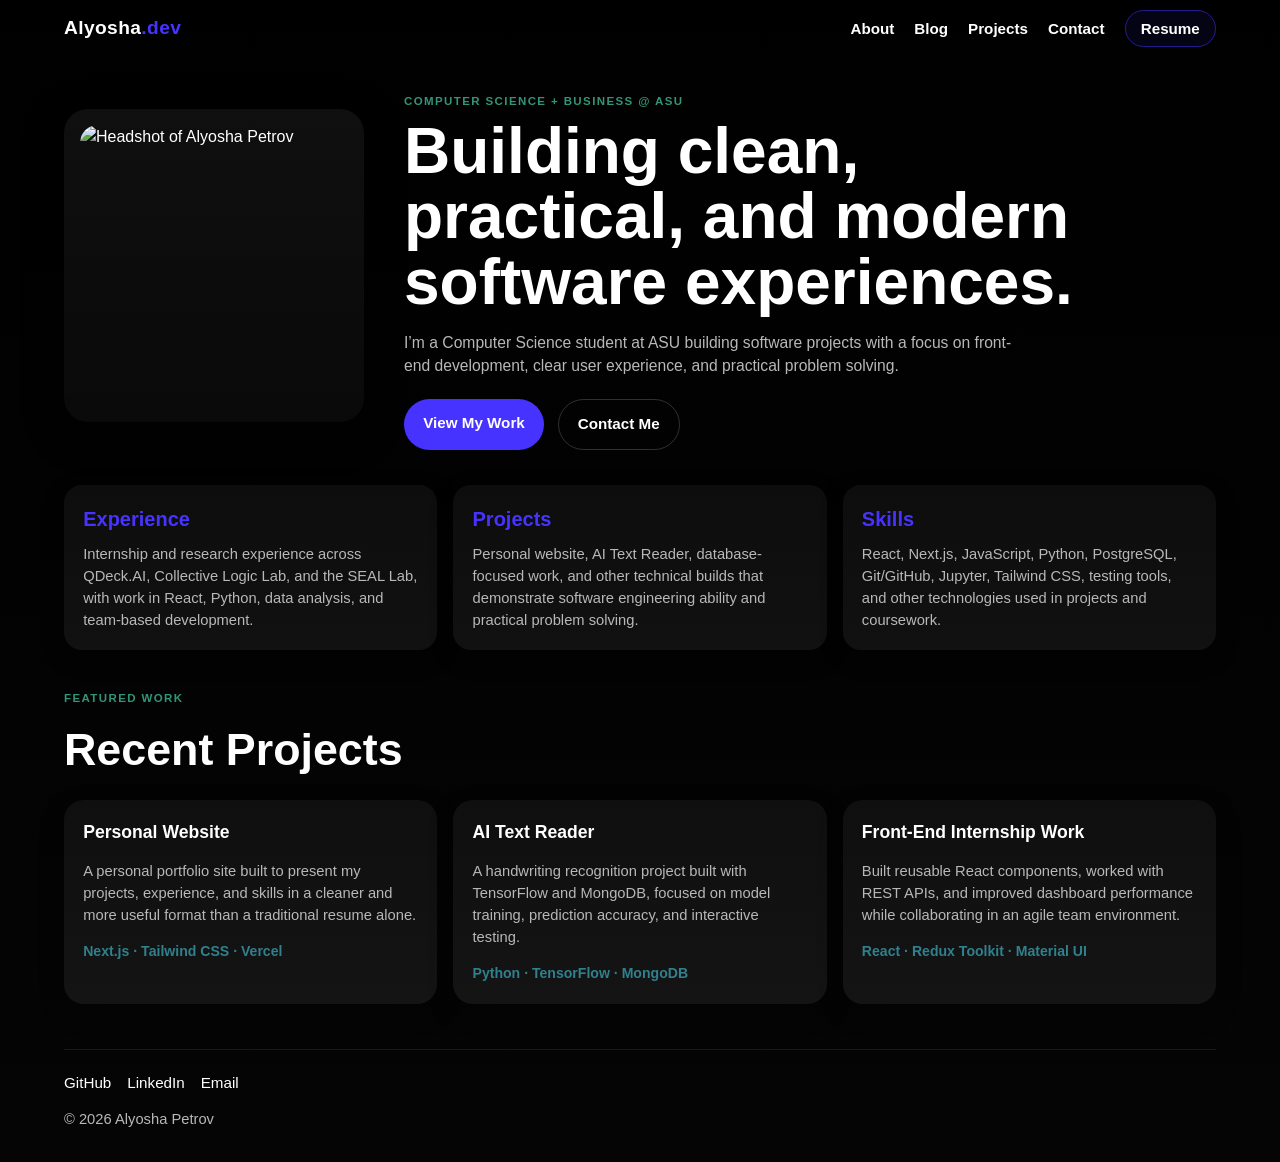
==== index.html @ d22fa789 "First Part of Project Push" ====
<!DOCTYPE html>
<html lang="en">
<head>
  <meta charset="UTF-8">
  <meta name="viewport" content="width=device-width, initial-scale=1.0">
  <title>Alyosha Petrov | Portfolio</title>
  <link rel="stylesheet" href="style.css">
</head>
<body>
  <header class="site-header">
    <div class="logo">Alyosha<span>.dev</span></div>

    <nav class="site-nav">
      <ul>
        <li><a href="about.html">About</a></li>
        <li><a href="blog.html">Blog</a></li>
        <li><a href="projects.html">Projects</a></li>
        <li><a href="contact.html">Contact</a></li>
        <li><a class="resume-btn" href="resume.html">Resume</a></li>
      </ul>
    </nav>
  </header>

  <main>
    <section class="hero">
      <div class="hero-image">
        <img src="IMG_1624.jpg" alt="Headshot of Alyosha Petrov">
      </div>

      <div class="hero-text">
        <p class="eyebrow">Computer Science + Business @ ASU</p>
        <h1>Building clean, practical, and modern software experiences.</h1>
        <p class="hero-description">
          I’m a Computer Science student at ASU building software projects with a focus
          on front-end development, clear user experience, and practical problem solving.
        </p>

        <div class="hero-buttons">
          <a class="primary-btn" href="projects.html">View My Work</a>
          <a class="secondary-btn" href="contact.html">Contact Me</a>
        </div>
      </div>
    </section>

    <section class="highlights">
      <article class="highlight-card">
        <h2>Experience</h2>
        <p>
          Internship and research experience across QDeck.AI, Collective Logic Lab,
          and the SEAL Lab, with work in React, Python, data analysis, and team-based
          development.
        </p>
      </article>

      <article class="highlight-card">
        <h2>Projects</h2>
        <p>
          Personal website, AI Text Reader, database-focused work, and other technical
          builds that demonstrate software engineering ability and practical problem solving.
        </p>
      </article>

      <article class="highlight-card">
        <h2>Skills</h2>
        <p>
          React, Next.js, JavaScript, Python, PostgreSQL, Git/GitHub, Jupyter,
          Tailwind CSS, testing tools, and other technologies used in projects and coursework.
        </p>
      </article>
    </section>

    <section class="projects-preview">
      <div class="section-heading">
        <p class="eyebrow">Featured Work</p>
        <h2>Recent Projects</h2>
      </div>

      <div class="project-grid">
        <article class="project-card">
          <h3>Personal Website</h3>
          <p>
            A personal portfolio site built to present my projects, experience, and
            skills in a cleaner and more useful format than a traditional resume alone.
          </p>
          <span>Next.js · Tailwind CSS · Vercel</span>
        </article>

        <article class="project-card">
          <h3>AI Text Reader</h3>
          <p>
            A handwriting recognition project built with TensorFlow and MongoDB,
            focused on model training, prediction accuracy, and interactive testing.
          </p>
          <span>Python · TensorFlow · MongoDB</span>
        </article>

        <article class="project-card">
          <h3>Front-End Internship Work</h3>
          <p>
            Built reusable React components, worked with REST APIs, and improved
            dashboard performance while collaborating in an agile team environment.
          </p>
          <span>React · Redux Toolkit · Material UI</span>
        </article>
      </div>
    </section>
  </main>

  <footer class="site-footer">
    <div class="footer-links">
      <a href="https://github.com/alyoshavp" target="_blank">GitHub</a>
      <a href="https://www.linkedin.com/in/alexey-alyosha-petrov/" target="_blank">LinkedIn</a>
      <a href="contact.html">Email</a>
    </div>
    <p>&copy; 2026 Alyosha Petrov</p>
  </footer>
</body>
</html>
---- style.css ----
:root {
  --text: #ffffff;
  --background: #000000;
  --primary: #4733ff;
  --secondary: #30808d;
  --accent: #329577;
  --panel: #0d0d0d;
  --panel-2: #111111;
  --muted: #b8b8b8;
}

* {
  box-sizing: border-box;
}

html {
  scroll-behavior: smooth;
}

body {
  margin: 0;
  background: linear-gradient(180deg, #000000 0%, #050505 100%);
  color: var(--text);
  font-family: Arial, Helvetica, sans-serif;
  line-height: 1.5;
}

img {
  max-width: 100%;
  display: block;
}

.site-header {
  width: 90%;
  max-width: 1200px;
  margin: 0 auto;
  padding: 0.9rem 0;
  display: flex;
  justify-content: space-between;
  align-items: center;
}

.logo {
  font-size: 1.2rem;
  font-weight: 700;
  letter-spacing: 0.02em;
}

.logo span {
  color: var(--primary);
}

.site-nav ul {
  list-style: none;
  display: flex;
  gap: 1.25rem;
  align-items: center;
  margin: 0;
  padding: 0;
}

.site-nav a {
  text-decoration: none;
  color: var(--text);
  font-weight: 600;
  transition: color 0.2s ease;
  font-size: 0.95rem;
}

.site-nav a:hover {
  color: var(--primary);
}

.resume-btn {
  padding: 0.55rem 0.95rem;
  border: 1px solid rgba(71, 51, 255, 0.5);
  border-radius: 999px;
  background: rgba(71, 51, 255, 0.08);
}

main {
  width: 90%;
  max-width: 1200px;
  margin: 0 auto;
}

.hero {
  display: grid;
  grid-template-columns: 300px 1fr;
  gap: 2.5rem;
  align-items: center;
  padding: 1.5rem 0 2.2rem;
}

.hero-image {
  background: linear-gradient(180deg, rgba(255, 255, 255, 0.06), rgba(255, 255, 255, 0.03));
  border-radius: 24px;
  padding: 1rem;
  box-shadow: 0 10px 40px rgba(0, 0, 0, 0.35);
}

.hero-image img {
  width: 100%;
  aspect-ratio: 1 / 1.05;
  object-fit: cover;
  border-radius: 18px;
}

.eyebrow {
  color: var(--accent);
  text-transform: uppercase;
  letter-spacing: 0.12em;
  font-size: 0.72rem;
  margin-bottom: 0.55rem;
  font-weight: 700;
}

.hero-text h1 {
  font-size: clamp(2.1rem, 5vw, 4rem);
  line-height: 1.02;
  margin: 0 0 0.75rem;
  max-width: 700px;
}

.hero-description {
  color: var(--muted);
  font-size: 0.98rem;
  max-width: 620px;
  margin-bottom: 1.35rem;
}

.hero-buttons {
  display: flex;
  gap: 0.85rem;
  flex-wrap: wrap;
}

.primary-btn,
.secondary-btn {
  text-decoration: none;
  padding: 0.8rem 1.2rem;
  border-radius: 999px;
  font-weight: 700;
  transition: transform 0.2s ease, background 0.2s ease;
  font-size: 0.95rem;
}

.primary-btn {
  background: var(--primary);
  color: var(--text);
}

.primary-btn:hover {
  transform: translateY(-2px);
}

.secondary-btn {
  color: var(--text);
  border: 1px solid rgba(255, 255, 255, 0.18);
  background: transparent;
}

.secondary-btn:hover {
  background: rgba(255, 255, 255, 0.05);
  transform: translateY(-2px);
}

.highlights {
  display: grid;
  grid-template-columns: repeat(3, 1fr);
  gap: 1rem;
  margin-bottom: 2.5rem;
}

.highlight-card {
  background: linear-gradient(180deg, var(--panel) 0%, var(--panel-2) 100%);
  padding: 1.2rem;
  border-radius: 18px;
  box-shadow: 0 8px 24px rgba(0, 0, 0, 0.22);
}

.highlight-card h2 {
  margin-top: 0;
  margin-bottom: 0.55rem;
  color: var(--primary);
  font-size: 1.25rem;
}

.highlight-card p {
  margin: 0;
  color: var(--muted);
  font-size: 0.92rem;
}

.projects-preview {
  margin-bottom: 2.8rem;
}

.section-heading h2 {
  font-size: clamp(1.7rem, 4vw, 2.8rem);
  margin-top: 0;
  margin-bottom: 1rem;
}

.project-grid {
  display: grid;
  grid-template-columns: repeat(3, 1fr);
  gap: 1rem;
}

.project-card {
  background: linear-gradient(180deg, #0f0f0f 0%, #141414 100%);
  border-radius: 20px;
  padding: 1.2rem;
  box-shadow: 0 10px 24px rgba(0, 0, 0, 0.26);
}

.project-card h3 {
  margin-top: 0;
  margin-bottom: 0.6rem;
  color: var(--text);
  font-size: 1.1rem;
}

.project-card p {
  color: var(--muted);
  margin-bottom: 0.8rem;
  font-size: 0.92rem;
}

.project-card span {
  color: var(--secondary);
  font-weight: 700;
  font-size: 0.88rem;
}

.site-footer {
  width: 90%;
  max-width: 1200px;
  margin: 0 auto;
  padding: 1.4rem 0 2rem;
  border-top: 1px solid rgba(255, 255, 255, 0.08);
}

.footer-links {
  display: flex;
  gap: 1rem;
  flex-wrap: wrap;
  margin-bottom: 0.8rem;
}

.footer-links a {
  text-decoration: none;
  color: var(--text);
  font-size: 0.95rem;
}

.footer-links a:hover {
  color: var(--accent);
}

.site-footer p {
  margin: 0;
  color: var(--muted);
  font-size: 0.92rem;
}

@media (max-width: 900px) {
  .hero {
    grid-template-columns: 1fr;
    gap: 1.5rem;
    padding-top: 1.2rem;
  }

  .hero-image {
    max-width: 320px;
  }

  .highlights {
    grid-template-columns: 1fr;
  }

  .project-grid {
    grid-template-columns: 1fr;
  }
}

@media (max-width: 700px) {
  .site-header {
    flex-direction: column;
    gap: 0.8rem;
  }

  .site-nav ul {
    justify-content: center;
    flex-wrap: wrap;
    gap: 0.85rem;
  }

  .hero-text h1 {
    font-size: 2.2rem;
  }
}
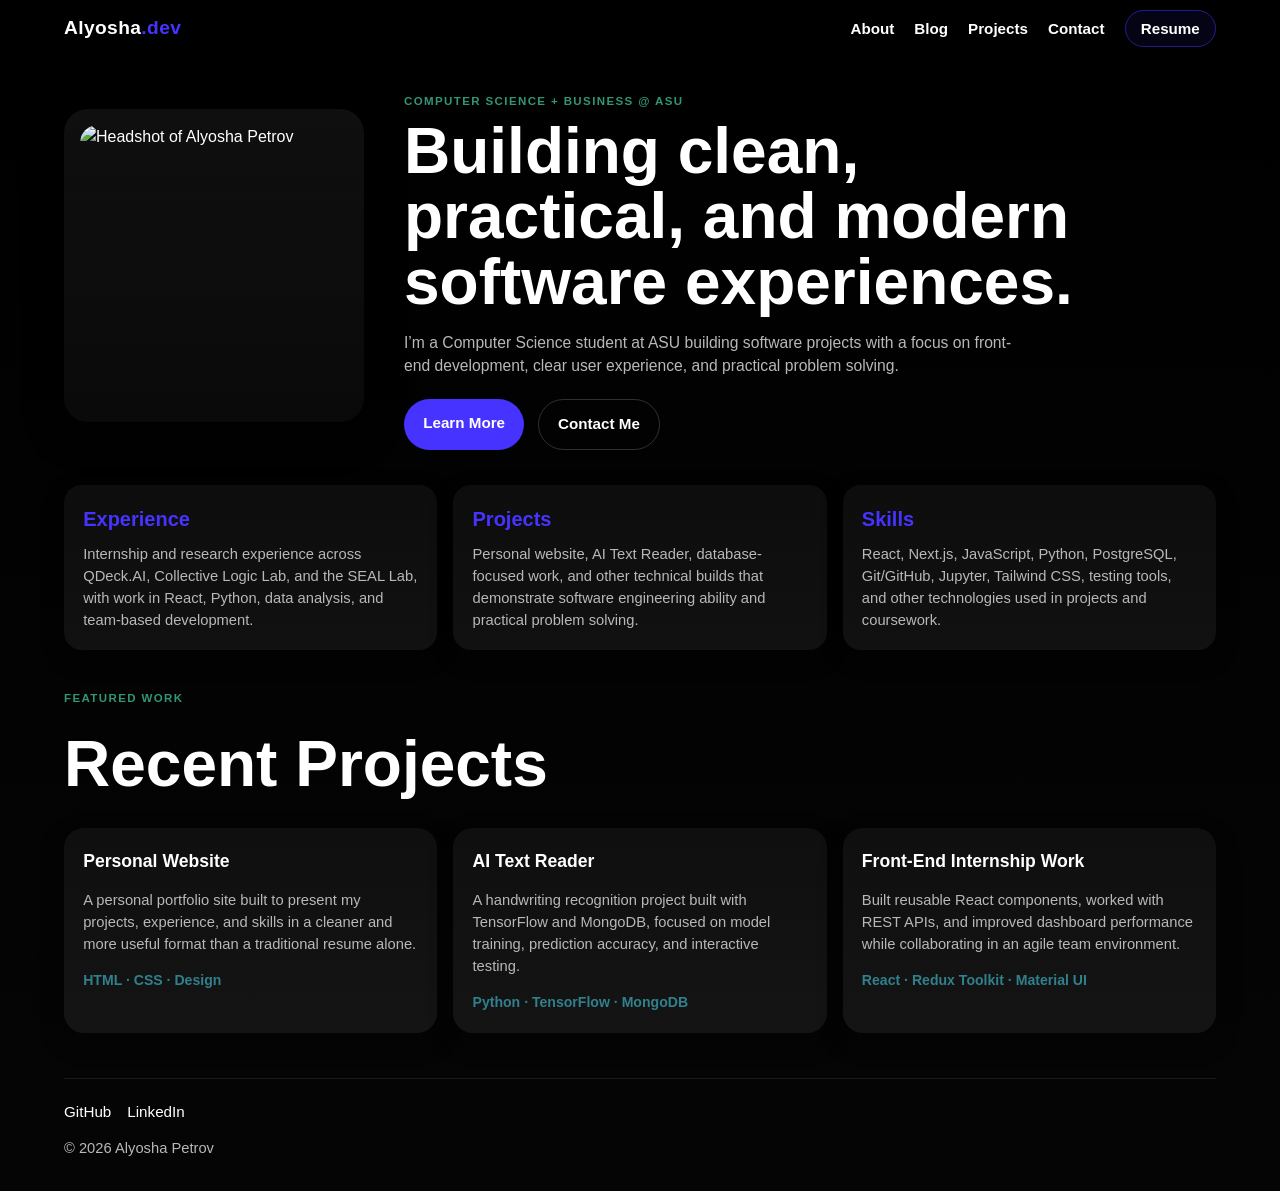
==== commit a2ead8a5: "Update #2" ====
--- a/index.html
+++ b/index.html
@@ -8,7 +8,7 @@
 </head>
 <body>
   <header class="site-header">
-    <div class="logo">Alyosha<span>.dev</span></div>
+    <a href="index.html" class="logo">Alyosha<span>.dev</span></a>
 
     <nav class="site-nav">
       <ul>
@@ -36,7 +36,7 @@
         </p>
 
         <div class="hero-buttons">
-          <a class="primary-btn" href="projects.html">View My Work</a>
+          <a class="primary-btn" href="about.html">Learn More</a>
           <a class="secondary-btn" href="contact.html">Contact Me</a>
         </div>
       </div>
@@ -82,7 +82,7 @@
             A personal portfolio site built to present my projects, experience, and
             skills in a cleaner and more useful format than a traditional resume alone.
           </p>
-          <span>Next.js · Tailwind CSS · Vercel</span>
+          <span>HTML · CSS · Design</span>
         </article>
 
         <article class="project-card">
@@ -110,7 +110,6 @@
     <div class="footer-links">
       <a href="https://github.com/alyoshavp" target="_blank">GitHub</a>
       <a href="https://www.linkedin.com/in/alexey-alyosha-petrov/" target="_blank">LinkedIn</a>
-      <a href="contact.html">Email</a>
     </div>
     <p>&copy; 2026 Alyosha Petrov</p>
   </footer>
--- a/style.css
+++ b/style.css
@@ -32,7 +32,7 @@
 
 .site-header {
   width: 90%;
-  max-width: 1200px;
+  max-width: 1320px;
   margin: 0 auto;
   padding: 0.9rem 0;
   display: flex;
@@ -44,6 +44,8 @@
   font-size: 1.2rem;
   font-weight: 700;
   letter-spacing: 0.02em;
+  text-decoration: none;
+  color: var(--text);
 }
 
 .logo span {
@@ -80,7 +82,7 @@
 
 main {
   width: 90%;
-  max-width: 1200px;
+  max-width: 1320px;
   margin: 0 auto;
 }
 
@@ -196,8 +198,9 @@
   margin-bottom: 2.8rem;
 }
 
+.section-heading h1,
 .section-heading h2 {
-  font-size: clamp(1.7rem, 4vw, 2.8rem);
+  font-size: clamp(2rem, 5vw, 4rem);
   margin-top: 0;
   margin-bottom: 1rem;
 }
@@ -233,10 +236,227 @@
   font-weight: 700;
   font-size: 0.88rem;
 }
+/* About Page */
+
+.about-page {
+  max-width: 1380px;
+}
+
+.about-hero {
+  margin-bottom: 1.2rem;
+}
+
+.about-split {
+  display: grid;
+  grid-template-columns: 0.95fr 1.05fr;
+  gap: 1.2rem;
+  margin-bottom: 1.8rem;
+  align-items: stretch;
+}
+
+.about-text-card,
+.about-image-card {
+  background: linear-gradient(180deg, #0d0d0d 0%, #111111 100%);
+  border-radius: 20px;
+  padding: 1.5rem;
+  box-shadow: 0 8px 24px rgba(0, 0, 0, 0.22);
+}
+
+.about-text-card {
+  min-height: 400px;
+  display: flex;
+  flex-direction: column;
+  justify-content: center;
+}
+
+.about-text-card h2 {
+  margin-top: 0;
+  margin-bottom: 1rem;
+  color: var(--primary);
+  font-size: 1.5rem;
+}
+
+.about-text-card p {
+  color: var(--muted);
+  margin-bottom: 1rem;
+  font-size: 1.05rem;
+  line-height: 1.65;
+}
+
+.about-text-card p:last-child {
+  margin-bottom: 0;
+}
+
+.about-image-card {
+  padding: 0;
+  overflow: hidden;
+}
+
+.about-image-card img {
+  width: 100%;
+  height: 400px;
+  object-fit: cover;
+  object-position: center;
+  display: block;
+}
+
+.about-gallery-section {
+  margin-bottom: 2.4rem;
+}
+
+.about-collage {
+  display: grid;
+  grid-template-columns: repeat(2, 1fr);
+  gap: 0.6rem;
+  align-items: stretch;
+}
+
+.collage-photo {
+  border-radius: 16px;
+  overflow: hidden;
+  height: 300px;
+}
+
+.collage-photo img {
+  width: 100%;
+  height: 100%;
+  object-fit: cover;
+  object-position: center;
+  display: block;
+}
+
+/* Responsive */
+
+@media (max-width: 900px) {
+  .about-split {
+    grid-template-columns: 1fr;
+  }
+
+  .about-collage {
+    grid-template-columns: 1fr;
+    gap: 0.75rem;
+  }
+
+  .about-text-card {
+    min-height: auto;
+  }
+
+  .about-image-card img {
+    height: 340px;
+  }
+
+  .collage-photo {
+    height: 280px;
+  }
+}
+
+@media (max-width: 700px) {
+  .about-text-card p {
+    font-size: 1rem;
+  }
+
+  .collage-photo {
+    height: 240px;
+  }
+}
+/* Contact Page */
+
+.contact-section {
+  min-height: 72vh;
+  display: flex;
+  align-items: center;
+  justify-content: center;
+  padding: 2rem 0 3rem;
+}
+
+.contact-box {
+  width: 100%;
+  max-width: 920px;
+  border: 2px solid rgba(255, 255, 255, 0.18);
+  border-radius: 20px;
+  background: linear-gradient(180deg, #0d0d0d 0%, #111111 100%);
+  padding: 2.5rem 3rem 3rem;
+  box-shadow: 0 12px 34px rgba(0, 0, 0, 0.34);
+}
+
+.contact-box h1 {
+  text-align: center;
+  margin-top: 0;
+  margin-bottom: 2.5rem;
+  font-size: 2.3rem;
+  letter-spacing: 0.03em;
+}
+
+.contact-form {
+  display: flex;
+  flex-direction: column;
+  gap: 1.5rem;
+}
+
+.form-row {
+  display: grid;
+  grid-template-columns: 120px 1fr;
+  align-items: start;
+  gap: 1.2rem;
+}
+
+.form-row label {
+  font-weight: 700;
+  color: var(--text);
+  font-size: 1.05rem;
+  padding-top: 0.85rem;
+}
+
+.form-row input,
+.form-row textarea {
+  width: 100%;
+  padding: 0.85rem 1rem;
+  border: 2px solid rgba(255, 255, 255, 0.18);
+  border-radius: 10px;
+  background: #050505;
+  color: var(--text);
+  font-family: Arial, Helvetica, sans-serif;
+  font-size: 1rem;
+}
+
+.form-row textarea {
+  min-height: 150px;
+  resize: vertical;
+}
+
+.form-buttons {
+  display: flex;
+  justify-content: center;
+  gap: 1.25rem;
+  margin-top: 1.5rem;
+  flex-wrap: wrap;
+}
+
+.form-buttons button {
+  padding: 0.9rem 1.7rem;
+  border: none;
+  border-radius: 999px;
+  background: var(--primary);
+  color: var(--text);
+  font-weight: 700;
+  cursor: pointer;
+  font-size: 1rem;
+}
+
+.form-buttons button[type="reset"] {
+  background: transparent;
+  border: 1px solid rgba(255, 255, 255, 0.2);
+}
+
+.form-buttons button:hover {
+  opacity: 0.92;
+}
+
+/* Footer */
 
 .site-footer {
   width: 90%;
-  max-width: 1200px;
+  max-width: 1320px;
   margin: 0 auto;
   padding: 1.4rem 0 2rem;
   border-top: 1px solid rgba(255, 255, 255, 0.08);
@@ -265,6 +485,8 @@
   font-size: 0.92rem;
 }
 
+/* Responsive */
+
 @media (max-width: 900px) {
   .hero {
     grid-template-columns: 1fr;
@@ -282,6 +504,19 @@
 
   .project-grid {
     grid-template-columns: 1fr;
+  }
+
+  .about-split {
+    grid-template-columns: 1fr;
+  }
+
+  .about-collage {
+    grid-template-columns: 1fr;
+  }
+
+  .contact-box {
+    max-width: 760px;
+    padding: 2rem 2rem 2.3rem;
   }
 }
 
@@ -300,4 +535,31 @@
   .hero-text h1 {
     font-size: 2.2rem;
   }
+
+  .contact-section {
+    min-height: auto;
+    padding: 1.5rem 0 2.5rem;
+  }
+
+  .contact-box {
+    padding: 1.5rem 1.2rem 2rem;
+  }
+
+  .form-row {
+    grid-template-columns: 1fr;
+    gap: 0.45rem;
+  }
+
+  .form-row label {
+    padding-top: 0;
+  }
+
+  .contact-box h1 {
+    font-size: 1.8rem;
+    margin-bottom: 1.8rem;
+  }
+
+  .collage-photo {
+    height: 280px;
+  }
 }
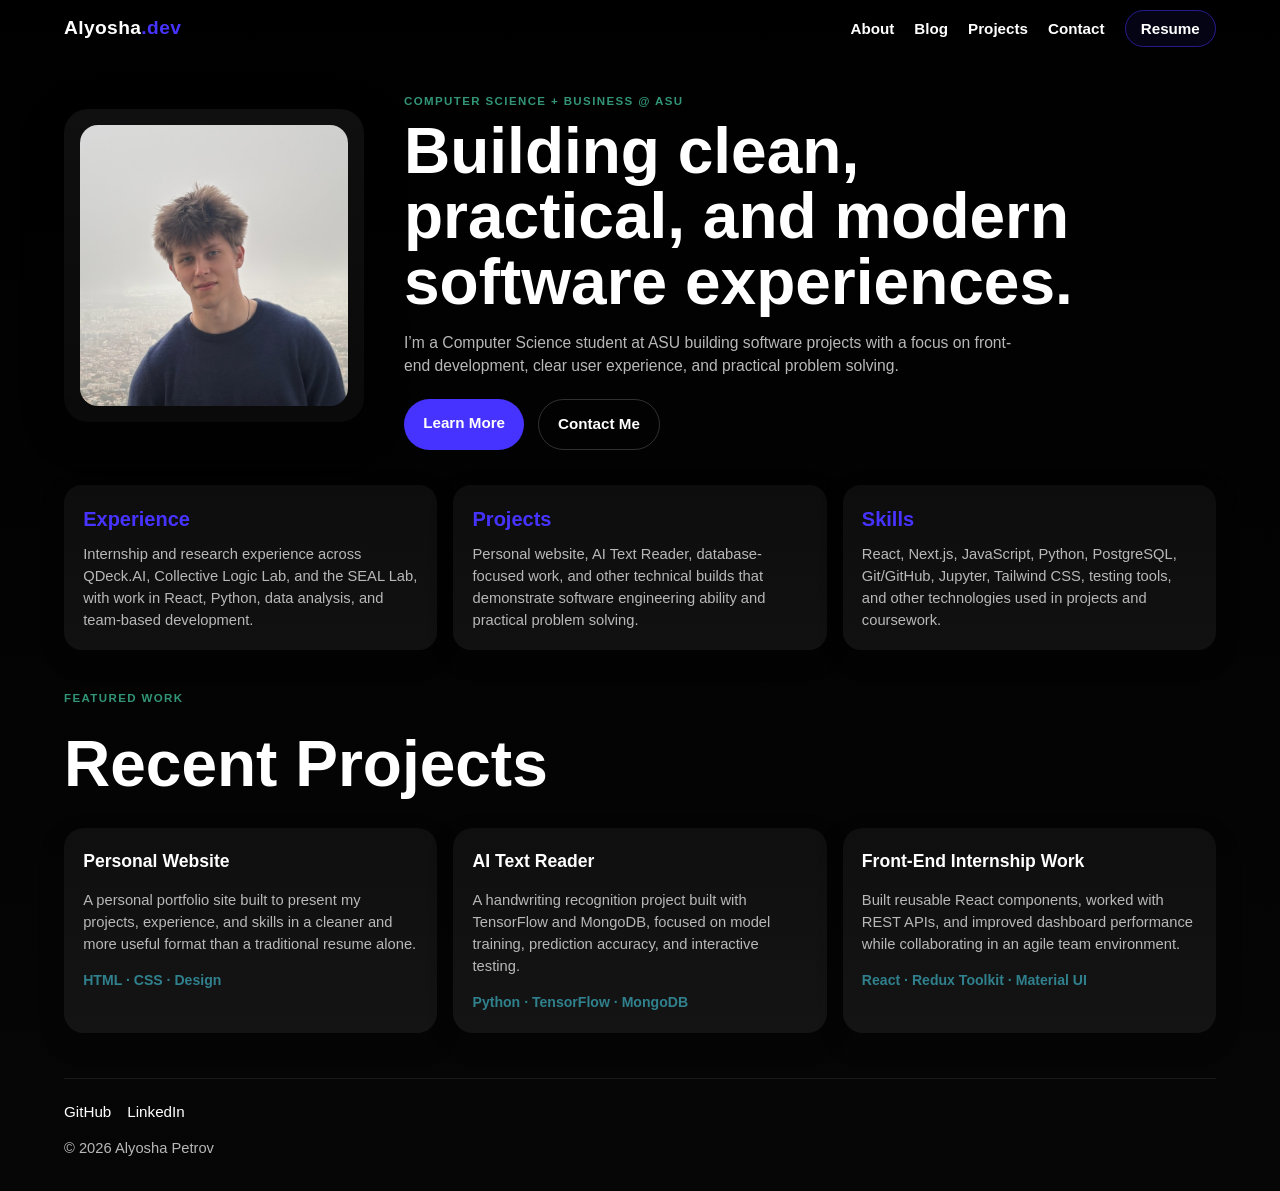
==== commit 2cc00539: "Update index.html" ====
--- a/index.html
+++ b/index.html
@@ -24,7 +24,7 @@
   <main>
     <section class="hero">
       <div class="hero-image">
-        <img src="IMG_1624.jpg" alt="Headshot of Alyosha Petrov">
+        <img src="IMG_1624.JPG" alt="Headshot of Alyosha Petrov">
       </div>
 
       <div class="hero-text">
@@ -114,4 +114,4 @@
     <p>&copy; 2026 Alyosha Petrov</p>
   </footer>
 </body>
-</html>+</html>
--- a/style.css
+++ b/style.css
@@ -19,7 +19,7 @@
 
 body {
   margin: 0;
-  background: linear-gradient(180deg, #000000 0%, #050505 100%);
+  background: linear-gradient(180deg, #000000 0%, #060606 100%);
   color: var(--text);
   font-family: Arial, Helvetica, sans-serif;
   line-height: 1.5;
@@ -236,7 +236,6 @@
   font-weight: 700;
   font-size: 0.88rem;
 }
-/* About Page */
 
 .about-page {
   max-width: 1380px;
@@ -325,8 +324,10 @@
   display: block;
 }
 
-/* Responsive */
-
+<<<<<<< HEAD
+
+=======
+>>>>>>> 3a4520e (TEST)
 @media (max-width: 900px) {
   .about-split {
     grid-template-columns: 1fr;
@@ -359,7 +360,6 @@
     height: 240px;
   }
 }
-/* Contact Page */
 
 .contact-section {
   min-height: 72vh;
@@ -452,7 +452,6 @@
   opacity: 0.92;
 }
 
-/* Footer */
 
 .site-footer {
   width: 90%;
@@ -485,8 +484,10 @@
   font-size: 0.92rem;
 }
 
-/* Responsive */
-
+<<<<<<< HEAD
+=======
+
+>>>>>>> 3a4520e (TEST)
 @media (max-width: 900px) {
   .hero {
     grid-template-columns: 1fr;
@@ -562,4 +563,4 @@
   .collage-photo {
     height: 280px;
   }
-}+}
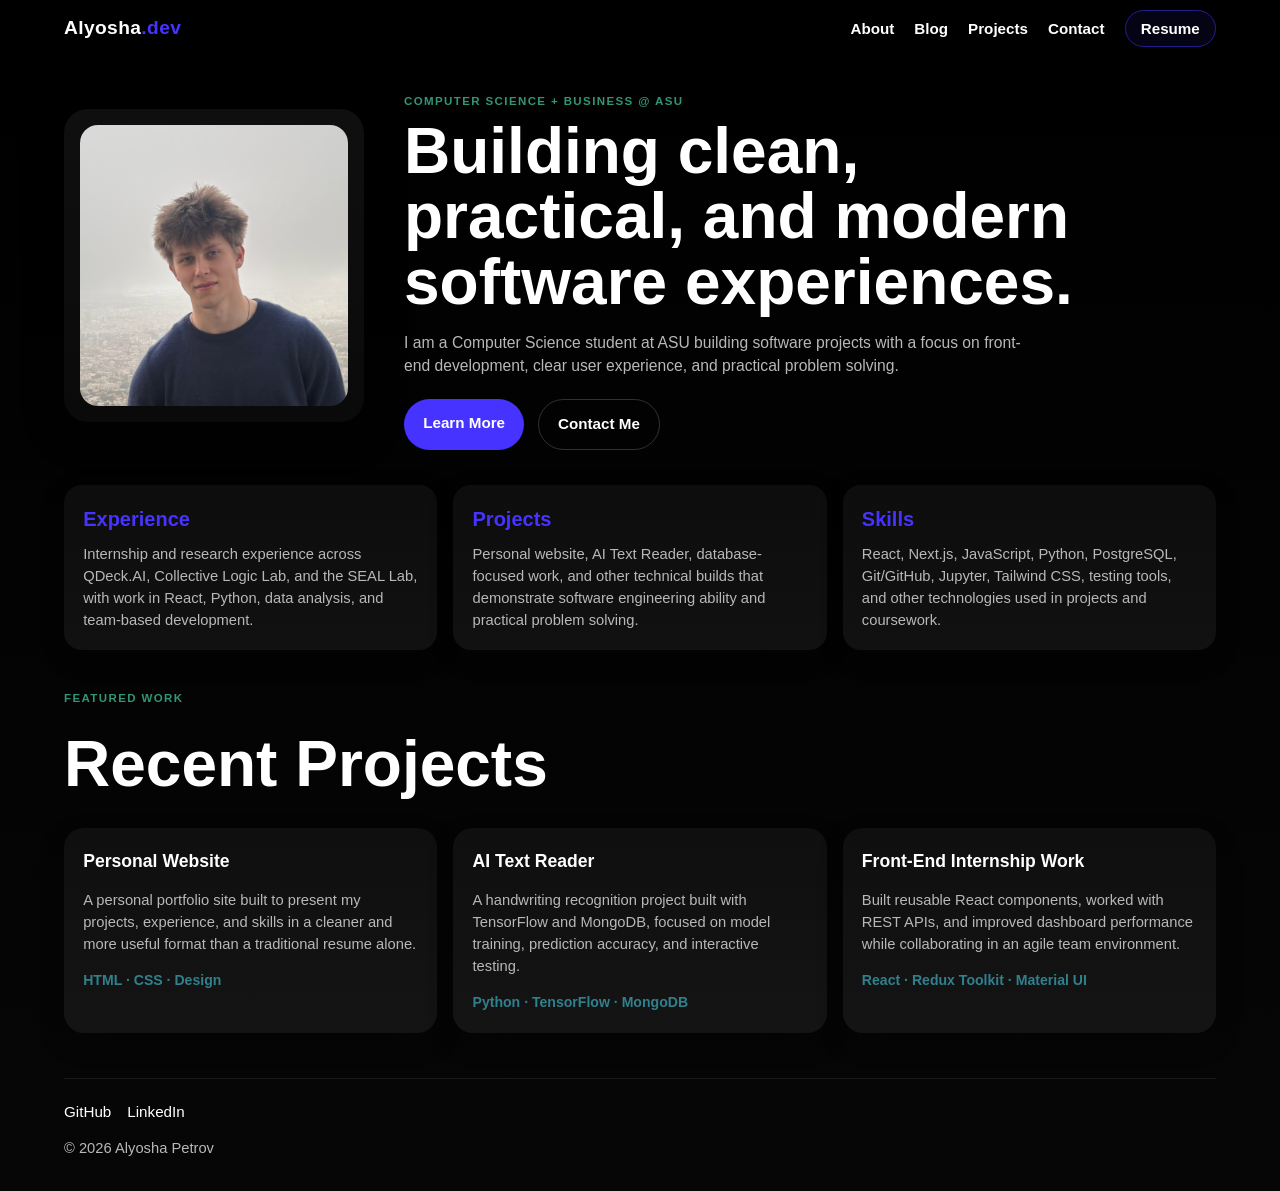
==== commit 3623ac6a: "Final Submission" ====
--- a/index.html
+++ b/index.html
@@ -3,8 +3,20 @@
 <head>
   <meta charset="UTF-8">
   <meta name="viewport" content="width=device-width, initial-scale=1.0">
+  <meta name="description" content="Personal portfolio website for Alyosha Petrov.">
   <title>Alyosha Petrov | Portfolio</title>
   <link rel="stylesheet" href="style.css">
+
+  <!-- Google tag (gtag.js) -->
+<script async src="https://www.googletagmanager.com/gtag/js?id=G-X7VSQM3P6F"></script>
+<script>
+  window.dataLayer = window.dataLayer || [];
+  function gtag(){dataLayer.push(arguments);}
+  gtag('js', new Date());
+
+  gtag('config', 'G-X7VSQM3P6F');
+</script>
+
 </head>
 <body>
   <header class="site-header">
@@ -31,7 +43,7 @@
         <p class="eyebrow">Computer Science + Business @ ASU</p>
         <h1>Building clean, practical, and modern software experiences.</h1>
         <p class="hero-description">
-          I’m a Computer Science student at ASU building software projects with a focus
+          I am a Computer Science student at ASU building software projects with a focus
           on front-end development, clear user experience, and practical problem solving.
         </p>
 
--- a/style.css
+++ b/style.css
@@ -7,14 +7,11 @@
   --panel: #0d0d0d;
   --panel-2: #111111;
   --muted: #b8b8b8;
+  --border: rgba(255, 255, 255, 0.18);
 }
 
 * {
   box-sizing: border-box;
-}
-
-html {
-  scroll-behavior: smooth;
 }
 
 body {
@@ -138,31 +135,38 @@
 }
 
 .primary-btn,
-.secondary-btn {
+.secondary-btn,
+.primary-link,
+.secondary-link {
   text-decoration: none;
   padding: 0.8rem 1.2rem;
   border-radius: 999px;
   font-weight: 700;
-  transition: transform 0.2s ease, background 0.2s ease;
+  transition: transform 0.2s ease, background 0.2s ease, border-color 0.2s ease;
   font-size: 0.95rem;
-}
-
-.primary-btn {
+  display: inline-block;
+}
+
+.primary-btn,
+.primary-link {
   background: var(--primary);
   color: var(--text);
 }
 
-.primary-btn:hover {
+.primary-btn:hover,
+.primary-link:hover {
   transform: translateY(-2px);
 }
 
-.secondary-btn {
+.secondary-btn,
+.secondary-link {
   color: var(--text);
   border: 1px solid rgba(255, 255, 255, 0.18);
   background: transparent;
 }
 
-.secondary-btn:hover {
+.secondary-btn:hover,
+.secondary-link:hover {
   background: rgba(255, 255, 255, 0.05);
   transform: translateY(-2px);
 }
@@ -235,6 +239,153 @@
   color: var(--secondary);
   font-weight: 700;
   font-size: 0.88rem;
+}
+
+.page-hero {
+  padding: 2.5rem 0 1.4rem;
+}
+
+.page-hero h1 {
+  font-size: clamp(2.2rem, 5vw, 4rem);
+  line-height: 1.05;
+  margin: 0 0 0.8rem;
+}
+
+.page-hero p {
+  color: var(--muted);
+  max-width: 780px;
+  font-size: 1rem;
+  margin-bottom: 1.4rem;
+}
+
+.content-card {
+  background: linear-gradient(180deg, var(--panel) 0%, var(--panel-2) 100%);
+  border-radius: 20px;
+  padding: 1.5rem;
+  margin-bottom: 1.5rem;
+  box-shadow: 0 8px 24px rgba(0, 0, 0, 0.22);
+  border: 1px solid rgba(255, 255, 255, 0.08);
+}
+
+.content-card h1 {
+  font-size: clamp(2.1rem, 5vw, 4rem);
+  margin-top: 0;
+  margin-bottom: 1rem;
+}
+
+.content-card h2 {
+  margin-top: 0;
+  color: var(--primary);
+  font-size: 1.5rem;
+}
+
+.content-card p {
+  color: var(--muted);
+}
+
+.table-wrapper {
+  width: 100%;
+  overflow-x: auto;
+  margin-top: 1.2rem;
+}
+
+table {
+  width: 100%;
+  border-collapse: collapse;
+  background: #050505;
+  border-radius: 14px;
+  overflow: hidden;
+}
+
+th,
+td {
+  border: 1px solid rgba(255, 255, 255, 0.14);
+  padding: 1rem;
+  text-align: left;
+  vertical-align: top;
+}
+
+th {
+  background: rgba(71, 51, 255, 0.18);
+  color: var(--text);
+  font-weight: 700;
+}
+
+td {
+  color: var(--muted);
+}
+
+video {
+  width: 100%;
+  max-width: 850px;
+  display: block;
+  margin-top: 1rem;
+  border-radius: 18px;
+  border: 1px solid rgba(255, 255, 255, 0.14);
+  background: #000000;
+}
+
+.blog-list {
+  display: grid;
+  gap: 1rem;
+  margin-bottom: 2.8rem;
+}
+
+.blog-row {
+  display: block;
+  text-decoration: none;
+  color: var(--text);
+  background: linear-gradient(180deg, #0f0f0f 0%, #141414 100%);
+  border-radius: 20px;
+  padding: 1.4rem;
+  box-shadow: 0 10px 24px rgba(0, 0, 0, 0.26);
+  border: 1px solid rgba(255, 255, 255, 0.08);
+  transition: transform 0.2s ease, border-color 0.2s ease;
+}
+
+.blog-row:hover {
+  transform: translateY(-2px);
+  border-color: rgba(71, 51, 255, 0.55);
+}
+
+.blog-row h2 {
+  margin-top: 0;
+  margin-bottom: 0.4rem;
+  color: var(--text);
+  font-size: 1.35rem;
+}
+
+.blog-row p {
+  color: var(--muted);
+  max-width: 850px;
+}
+
+.blog-date {
+  color: var(--accent) !important;
+  font-weight: 700;
+  font-size: 0.9rem !important;
+  margin-bottom: 0.6rem;
+}
+
+.blog-post {
+  margin-top: 2.5rem;
+  max-width: 900px;
+}
+
+.resume-frame {
+  width: 100%;
+  height: 720px;
+  border: 1px solid rgba(255, 255, 255, 0.14);
+  border-radius: 18px;
+  background: #ffffff;
+  margin-top: 1rem;
+}
+
+.resume-actions {
+  display: flex;
+  gap: 0.85rem;
+  flex-wrap: wrap;
+  margin-top: 1rem;
 }
 
 .about-page {
@@ -324,43 +475,6 @@
   display: block;
 }
 
-<<<<<<< HEAD
-
-=======
->>>>>>> 3a4520e (TEST)
-@media (max-width: 900px) {
-  .about-split {
-    grid-template-columns: 1fr;
-  }
-
-  .about-collage {
-    grid-template-columns: 1fr;
-    gap: 0.75rem;
-  }
-
-  .about-text-card {
-    min-height: auto;
-  }
-
-  .about-image-card img {
-    height: 340px;
-  }
-
-  .collage-photo {
-    height: 280px;
-  }
-}
-
-@media (max-width: 700px) {
-  .about-text-card p {
-    font-size: 1rem;
-  }
-
-  .collage-photo {
-    height: 240px;
-  }
-}
-
 .contact-section {
   min-height: 72vh;
   display: flex;
@@ -387,6 +501,23 @@
   letter-spacing: 0.03em;
 }
 
+.email-line {
+  text-align: center;
+  color: var(--muted);
+  margin-top: -1.5rem;
+  margin-bottom: 2rem;
+}
+
+.email-line a {
+  color: var(--accent);
+  font-weight: 700;
+  text-decoration: none;
+}
+
+.email-line a:hover {
+  color: var(--primary);
+}
+
 .contact-form {
   display: flex;
   flex-direction: column;
@@ -451,7 +582,6 @@
 .form-buttons button:hover {
   opacity: 0.92;
 }
-
 
 .site-footer {
   width: 90%;
@@ -484,10 +614,6 @@
   font-size: 0.92rem;
 }
 
-<<<<<<< HEAD
-=======
-
->>>>>>> 3a4520e (TEST)
 @media (max-width: 900px) {
   .hero {
     grid-template-columns: 1fr;
@@ -513,11 +639,28 @@
 
   .about-collage {
     grid-template-columns: 1fr;
+    gap: 0.75rem;
+  }
+
+  .about-text-card {
+    min-height: auto;
+  }
+
+  .about-image-card img {
+    height: 340px;
+  }
+
+  .collage-photo {
+    height: 280px;
   }
 
   .contact-box {
     max-width: 760px;
     padding: 2rem 2rem 2.3rem;
+  }
+
+  .resume-frame {
+    height: 560px;
   }
 }
 
@@ -537,6 +680,20 @@
     font-size: 2.2rem;
   }
 
+  .page-hero h1 {
+    font-size: 2.2rem;
+  }
+
+  .content-card {
+    padding: 1.1rem;
+  }
+
+  th,
+  td {
+    padding: 0.75rem;
+    font-size: 0.9rem;
+  }
+
   .contact-section {
     min-height: auto;
     padding: 1.5rem 0 2.5rem;
@@ -563,4 +720,8 @@
   .collage-photo {
     height: 280px;
   }
-}
+
+  .resume-frame {
+    height: 440px;
+  }
+}
